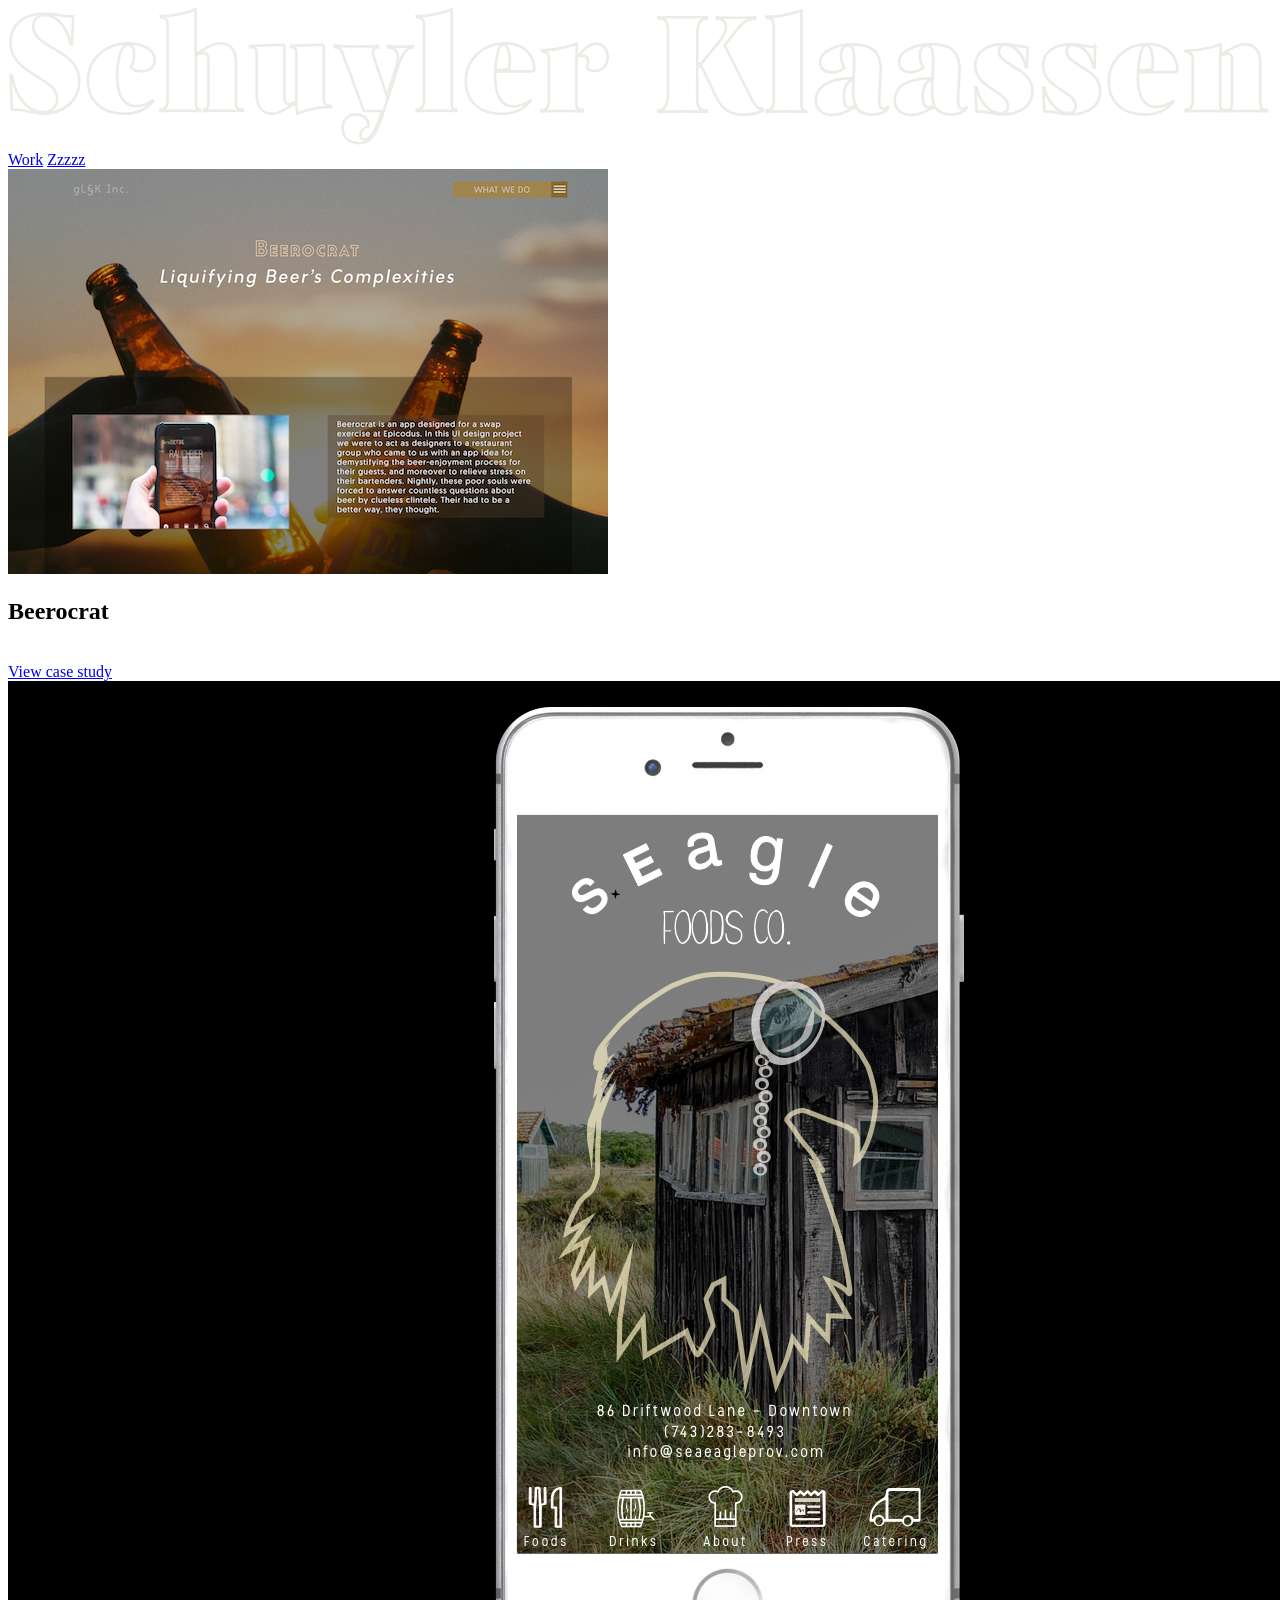
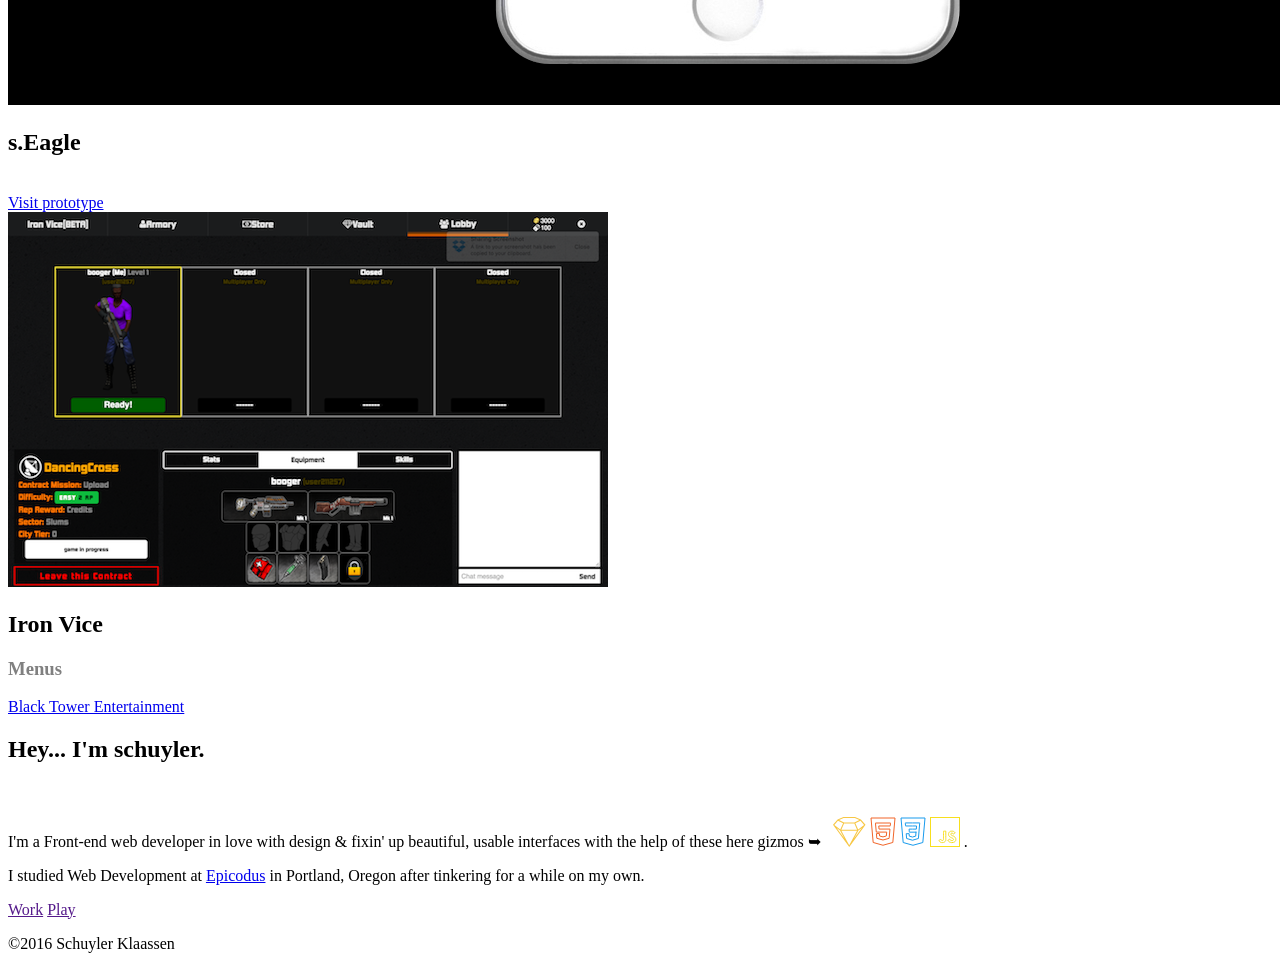
==== schuylermk.github.io/index.html @ 3e91b86c "danger" ====
<!DOCTYPE html>
<html>

  <head>
    <meta name=viewport content="width=device-width, initial-scale=1" charset="utf-8">
    <link rel="apple-touch-icon" sizes="180x180" href="asanoha-favicon/apple-touch-icon.png">
    <link rel="icon" type="image/png" href="asanoha-favicon/favicon-32x32.png" sizes="32x32">
    <link rel="icon" type="image/png" href="asanoha-favicon/favicon-16x16.png" sizes="16x16">
    <link rel="manifest" href="asanoha-favicon/manifest.json">
    <link rel="mask-icon" href="asanoha-favicon/safari-pinned-tab.svg" color="#ffe0ac">
    <meta name="apple-mobile-web-app-title" content="asanoha-smk">
    <meta name="application-name" content="asanoha-smk">
    <meta name="theme-color" content="#ffe0ac">
    <link rel="stylesheet" href="styles/scss/case.css" />
    <title>Schuyler Klaassen</title>
  </head>

  <body>
    <div class="home">
      <div id="border">

        <header class="site-header">
          <nav>
            <div class="nav-logo">
              <a href="/" class="sk-name-logo">
                <object data="img/sk-lite.svg" type="image/svg+xml"></object>
              </a>
            </div>

            <div class="links">
              <a href="#border">Work</a>
              <a href="#about-container">Zzzzz</a>
            </div>
          </nav>
        </header>

        <section id="work" class="tier">
          <div class="work-container">

            <div class="patchwork">

              <div class="group">

                <div class="project beerocrat">
                  <img src="img/beerocrat-overview.png" alt="beerocrat-case-study" />
                  <div class="overlay">
                    <span class="plus">
                        <h2>Beerocrat</h2>
                        <br>
                        <a href="beerocrat-casestudy.html">View case study</a>
                      </span>
                  </div>
                </div>

                <div class="project seagle">
                  <img src="img/seagle-tile.png " />
                  <div class="overlay">
                    <span class="plus">
                        <h2>s.Eagle</h2>
                        <br>
                        <a target="_blank" href="https://invis.io/EX8HTADUM#/157424043_Press">Visit prototype</a>
                    </span>
                  </div>
                </div>

                <div class="project blacktower">
                  <img src="img/blacktower-no-kittens.png" alt="Image of Iron Vice lobby screen" />
                  <div class="overlay">
                    <span class="plus">
                        <h2>Iron Vice <h3 style="color:grey; margin-bottom: 0;">Menus</h3></h2>
                        <br>
                        <a target="_blank" href="http://www.blacktowerentertainment.com/#ironvice-intro">Black Tower Entertainment</a>
                    </span>
                  </div>
                </div>
              </div>
            </div>
          </div>
        </section>
      </div>

      <section id="about-container">

        <!-- <h2>Hello, and goodevening.</h2> <!--time-of-day-based JS greeting?-->

        <div class="first">
          <div class="construction">
            <div class="name">
              <h2>Hey... I'm schuyler. </h2>
            </div>
          </div>
          <br>
          <p class="story">I'm a Front-end web developer in love with design &amp; fixin' up beautiful, usable interfaces with the help of these here gizmos &#10149; &nbsp;
            <span class="gizmos">
                            <svg width="33" height="30" viewBox="0 0 33 30"><title>Sketch-badge-small</title><path d="M27.896 2.477L32.5 7.844 16.25 30 0 7.844l4.604-5.367L10.427 0h11.646l5.823 2.477zM11.375 21.55l-4.333-7.954-3.413-2.587 7.746 10.541zm12.702-7.789H8.37l7.854 14.395 7.854-14.395zm-3.006 7.79l4.333-7.955 3.413-2.587L21.07 21.55zM7.285 12.412l-5.93-4.514 3.601-4.21 5.119 2.504-2.79 6.22zm3.792-5.807L8.37 12.66h15.708L21.37 6.606H11.077zm14.083 5.807l5.932-4.514-3.602-4.21-5.12 2.504 2.79 6.22zM21.37 5.505H11.077L6.094 3.028 10.617 1.1h11.212l4.523 1.927-4.983 2.477z" fill="#F7C745" fill-rule="evenodd"/></svg>
                            <svg width="26" height="30" viewBox="0 0 26 30" ><title>HTML5-badge-small</title><g fill="none" fill-rule="evenodd"><path stroke="#F16529" d="M3.182 25.479L1 1h24l-2.182 24.479-9.845 2.767z"/><path d="M13.027 26.118l7.929-2.182 1.862-20.967h-9.791"/><path d="M13.027 12.069H9.035L8.77 8.982h4.258m-.054-2.98H5.47l.053.798.745 8.302h6.759M13 19.9l-3.38-.913-.212-2.395h-2.98l.372 4.736L13 23" stroke="#F16529"/><path d="M12.973 15.102h3.725l-.372 3.885-3.353.904m0 3.109l6.173-1.672.054-.532.691-7.929.107-.798h-7.025m0-3.087h7.29l.054-.638.16-1.544.053-.798h-7.557" stroke="#F16529"/></g></svg>

                            <svg width="26" height="30" viewBox="0 0 26 30"><title>CSS3_Badge</title><g stroke="#189BED" fill="none" fill-rule="evenodd"><path d="M12.504 5.93h7.22l-.07.82-.707 8.413m-6.443-3.053h3.81l.263-3.127h-4.073M12.522 20.04l-.013.003-3.206-.918-.206-2.435H6.208l.403 4.794 5.897 1.736.014-.004"/><path d="M16.026 14.716l-.303 4.407-3.211.92m0 3.176l5.902-1.735.043-.516.5-5.934M12.514 8.976v.007H5.56l-.058-.686-.131-1.548-.069-.82h7.212"/><path d="M16.438 15.164h-7.09l-.067-.687-.131-1.547-.07-.82h3.424"/><g><path d="M3.184 25.526L1 1h24l-2.186 24.522-9.829 2.728z"/></g></g></svg>&nbsp;<svg width="30" height="30" viewBox="0 0 30 30"><title>JS-badge-small</title><defs><path id="a" d="M0 0h30v30H0z"/><mask id="b" x="0" y="0" width="30" height="30" fill="#fff"><use xlink:href="#a"/></mask></defs><g fill="none" fill-rule="evenodd" stroke="#F7DF1E"><use mask="url(#b)" stroke-width="2" xlink:href="#a"/><path d="M21.19 14.189c-.063.014-.17.034-.24.048a2.942 2.942 0 0 0-.657.217.356.356 0 0 1-.118.04c-.02 0-.051.02-.07.042-.02.022-.054.042-.074.042-.07 0-.451.279-.66.485-.22.217-.45.51-.45.575 0 .022-.01.04-.023.04-.017 0-.088.137-.189.38a1.975 1.975 0 0 0-.13.422 4.03 4.03 0 0 1-.05.254c-.037.144-.037.806 0 .973.014.07.036.208.05.307.014.098.04.191.057.208.017.017.03.062.03.099 0 .037.018.102.04.141l.133.273c.157.336.4.637.772.967.152.138.496.378.648.457.031.017.096.053.141.084.048.031.104.065.127.074.06.025.26.12.31.149.023.014.087.045.141.068.099.042.211.09.414.18l.198.085a12.164 12.164 0 0 1 .544.24c.022.01.062.03.084.039.042.017.555.273.696.346.13.068.446.406.519.553.06.121.068.18.068.44 0 .242-.012.318-.057.408-.166.324-.431.533-.848.668-.299.096-1.018.088-1.378-.017-.2-.059-.561-.236-.657-.324-.02-.017-.048-.034-.062-.034-.031 0-.564-.538-.564-.572a.462.462 0 0 0-.082-.13.498.498 0 0 1-.09-.157c-.014-.07-.124-.09-.189-.034a.492.492 0 0 1-.09.059 1.018 1.018 0 0 0-.127.073 1.85 1.85 0 0 1-.14.085 2.635 2.635 0 0 0-.142.084.855.855 0 0 1-.155.085.323.323 0 0 0-.084.05.271.271 0 0 1-.085.054c-.04.02-.132.074-.211.119a4.26 4.26 0 0 1-.197.115l-.141.082c-.127.082-.31.172-.347.172-.02 0-.034.037-.034.084 0 .046.014.085.028.085.017 0 .043.028.057.062.017.037.053.102.084.15.031.045.068.112.085.146.014.037.036.065.05.065.012 0 .06.059.108.132.101.161.499.567.735.75.206.158.51.338.784.468.11.05.234.11.276.132.045.023.107.04.141.04.034 0 .087.02.116.042.03.023.09.042.132.042a.4.4 0 0 1 .155.043.5.5 0 0 0 .186.042c.056 0 .138.014.183.031.043.017.296.048.558.07.68.054 1.269.012 1.833-.132.062-.017.16-.04.22-.05a.408.408 0 0 0 .14-.057.14.14 0 0 1 .085-.031.324.324 0 0 0 .127-.04 6.74 6.74 0 0 1 .203-.101c.208-.099.437-.231.445-.257a.044.044 0 0 1 .04-.025c.028 0 .07-.037.355-.296.143-.132.366-.4.408-.493.012-.023.045-.082.076-.127.031-.048.065-.104.074-.127.034-.082.104-.24.143-.315a.401.401 0 0 0 .037-.15.32.32 0 0 1 .034-.135c.045-.085.079-.33.099-.753a3.475 3.475 0 0 0-.08-.944l-.053-.211a2.676 2.676 0 0 0-.18-.48 1.206 1.206 0 0 0-.074-.126 1.837 1.837 0 0 1-.076-.127c-.022-.054-.23-.319-.352-.457-.195-.214-.7-.597-.995-.755a2.635 2.635 0 0 1-.14-.085 1.206 1.206 0 0 0-.128-.073.592.592 0 0 1-.084-.042.592.592 0 0 0-.085-.043.592.592 0 0 1-.084-.042.592.592 0 0 0-.085-.042.592.592 0 0 1-.085-.042.592.592 0 0 0-.084-.043 2.8 2.8 0 0 1-.282-.13 1.137 1.137 0 0 0-.085-.039l-.155-.06c-.062-.024-.155-.061-.203-.084a4.863 4.863 0 0 1-.191-.081 3.964 3.964 0 0 1-.353-.158 1.137 1.137 0 0 0-.084-.04 4.167 4.167 0 0 1-.423-.211 1.125 1.125 0 0 0-.124-.082 1.247 1.247 0 0 1-.462-.493c-.082-.166-.09-.206-.09-.451 0-.147.01-.29.028-.319.014-.025.04-.078.056-.118a.912.912 0 0 1 .451-.45 2.07 2.07 0 0 0 .138-.066c.107-.053.84-.042.947.017a.392.392 0 0 0 .136.048c.025 0 .048.011.048.025 0 .015.028.037.062.048a.43.43 0 0 1 .146.099.47.47 0 0 0 .104.082c.031 0 .308.355.373.476.076.147.11.166.183.096a.767.767 0 0 1 .225-.15c.034-.014.062-.039.062-.053 0-.014.023-.031.051-.042a.487.487 0 0 0 .101-.051c.031-.02.139-.09.237-.158.099-.065.186-.118.195-.118a.7.7 0 0 0 .118-.08.877.877 0 0 1 .144-.098c.022-.011.076-.042.118-.07l.274-.17c.205-.123.23-.154.157-.185-.022-.009-.042-.029-.042-.046 0-.025-.118-.194-.347-.49a4.724 4.724 0 0 0-.611-.592 2.015 2.015 0 0 0-.465-.279c-.302-.146-.406-.189-.474-.189-.036 0-.079-.014-.096-.03a.514.514 0 0 0-.194-.054 4.325 4.325 0 0 1-.293-.054c-.158-.037-1.269-.034-1.424.003zM13.512 14.163c0 .015-.005 1.884-.008 4.155-.012 4.493-.006 4.32-.171 4.655-.134.265-.253.367-.575.495-.165.066-.785.066-.942-.003a1.44 1.44 0 0 1-.404-.23c-.13-.108-.44-.498-.472-.6-.012-.035-.034-.063-.048-.063-.015 0-.026-.017-.026-.04 0-.062-.097-.216-.134-.216-.02 0-.037.014-.037.028 0 .017-.028.043-.062.057-.037.017-.1.051-.143.08-.188.12-.49.307-.56.344-.04.023-.077.051-.083.066-.005.011-.025.022-.045.022a.45.45 0 0 0-.151.08 2.27 2.27 0 0 1-.279.177 2.66 2.66 0 0 0-.142.085 1.217 1.217 0 0 1-.128.074.597.597 0 0 0-.086.043c-.022.014-.07.037-.105.054-.06.022-.063.034-.031.105.02.043.05.1.07.125.02.023.038.057.038.074 0 .014.04.083.085.145a.705.705 0 0 1 .086.137c0 .065.472.583.697.765.08.063.15.125.16.137a.938.938 0 0 0 .21.134c.031.017.096.054.142.085a1.027 1.027 0 0 0 .256.128c.233.105.296.128.336.128.023 0 .08.02.122.043.046.023.12.042.162.042.046 0 .106.015.137.029.031.017.265.048.518.071.387.034.532.034.905.003.244-.02.458-.046.478-.057a.949.949 0 0 1 .182-.046c.082-.011.193-.037.247-.056.168-.06.467-.188.541-.231.023-.014.063-.034.085-.045a.886.886 0 0 0 .146-.1.507.507 0 0 1 .13-.08c.074 0 .626-.606.7-.768a2.3 2.3 0 0 1 .092-.157.607.607 0 0 0 .07-.159.13.13 0 0 1 .043-.082.13.13 0 0 0 .043-.086c0-.028.02-.088.043-.13a.407.407 0 0 0 .042-.149c0-.037.015-.094.032-.125a.81.81 0 0 0 .054-.219c.011-.088.037-.23.054-.316.023-.11.028-1.357.025-4.39l-.008-4.235-1.147-.005c-.748-.003-1.144.003-1.144.022z"/></g></svg>
                          </span>.
          </p>
        </div>

        <div class="second">
          <p>I studied Web Development at <a href="http://www.epicodus.com/">Epicodus</a> in Portland, Oregon after tinkering for a while on my own.</p>
        </div>

        <div class="section-links">
          <a href>Work</a>
          <a href>Play</a>

          <!-- <p> Follow me on <a href="http://twitter.com/OrenNorwalk "> twitter</a></p> -->
        </div>

      </section>

      <footer>
        <div class="site-footer ">
          <p>
            &copy;2016 Schuyler Klaassen
          </p>
        </div>
      </footer>
    </div>
  </body>

</html>
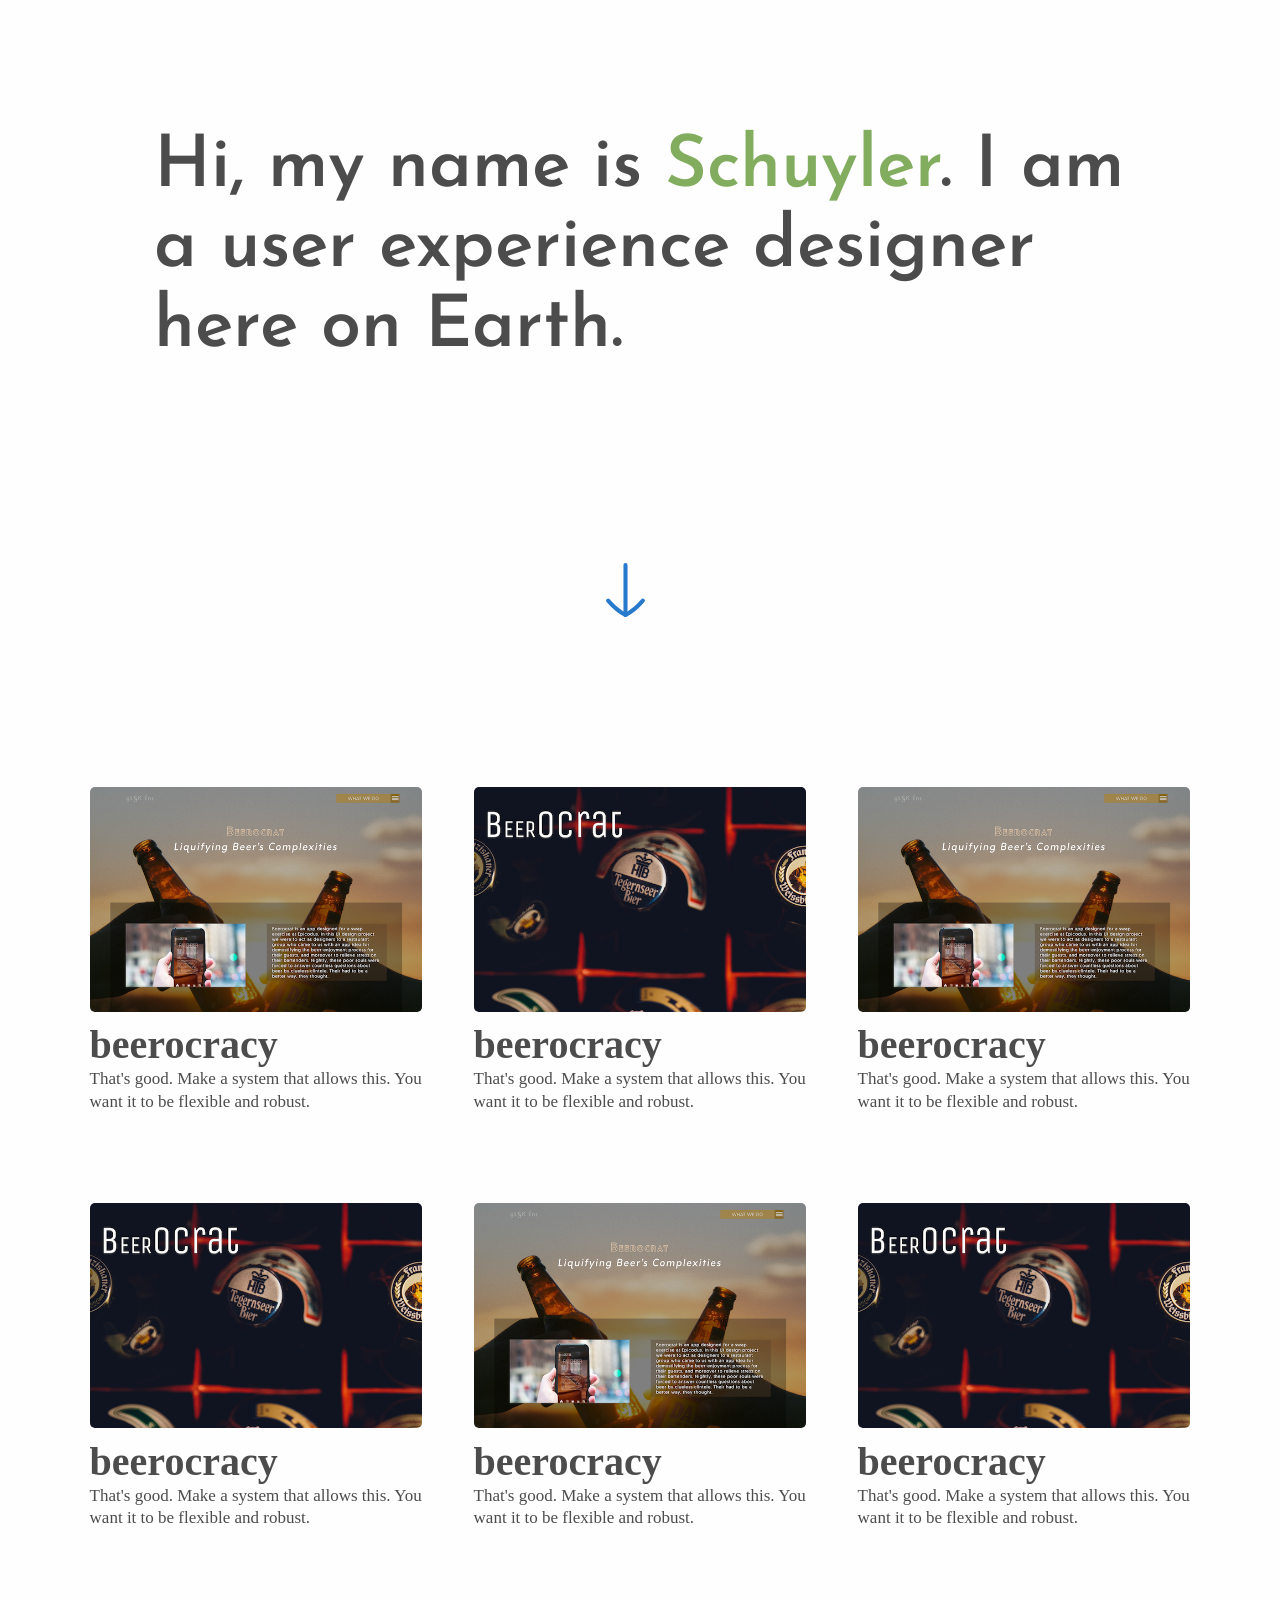
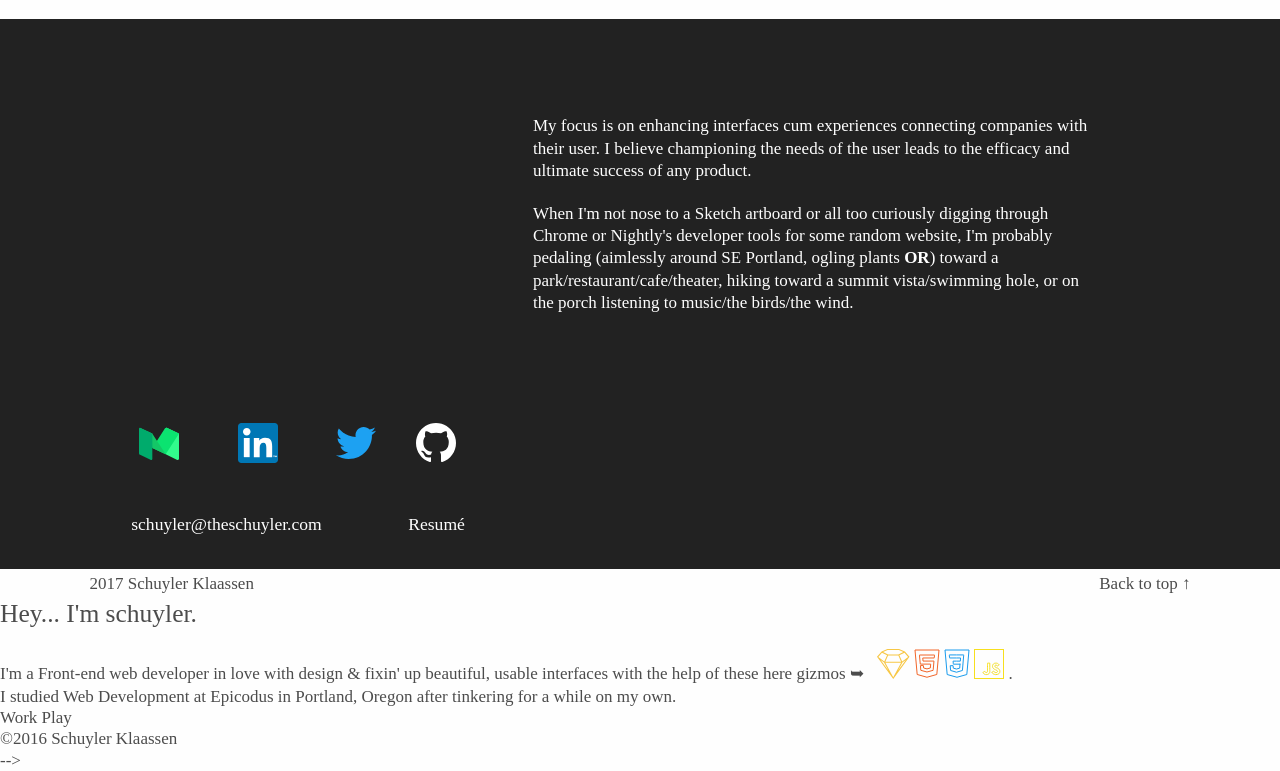
==== commit 3748aec4: "overwrite index.html" ====
--- a/schuylermk.github.io/index.html
+++ b/schuylermk.github.io/index.html
@@ -1,4 +1,263 @@
+<!--<!DOCTYPE html>
+<html>
+    <head>
+        <meta charset="UTF-8">
+        <meta name="viewport" content="width=device-width, initial-scale=1.0">
+        <meta http-equiv="X-UA-Compatible" content="ie=edge">
+        <title>scowler_kraasseyed</title>
+        <link rel="stylesheet" type="" href="../styles/scss/new_home.css">
+    </head>
+    <body id="top">
+        <main>
+            
+            <header>   
+
+                <h1>
+                    Hi, my&nbsp;name is&nbsp;<span title="sky + ler" style="color:#82AD5F;">Schuyler</span>. I&nbsp;am a designer here on&nbsp;Earth.
+                </h1>
+
+                <div class="chevron hop">
+                </div>
+
+            
+            </header>
+
+            <section class="work">
+
+                <article class="project">
+                    <a href="#">
+                        <img src="../img/beerocrat-overview.png" alt="">
+                        <div>
+                            <h3>beerocracy</h3>
+                            <p>That's good. Make a system that allows this. You want it to be flexible and robust.</p>
+                        </div>
+                    </a> 
+                </article>
+
+                <article class="project">
+                    <a href="#">
+                        <img src="../img/beerocrat-search-page.png" alt="beer beer beer">
+                        <div>
+                            <h3>beerocracy</h3>
+                            <p>That's good. Make a system that allows this. You want it to be flexible and robust.</p>
+                        </div>
+                    </a>   
+                </article>
+
+                <article class="project">
+                    <a href="#">
+                        <img src="../img/beerocrat-overview.png" alt="">
+                        <div>
+                            <h3>beerocracy</h3>
+                            <p>That's good. Make a system that allows this. You want it to be flexible and robust.</p>
+                        </div>
+                    </a> 
+                </article>
+
+                <article class="project">
+                    <a href="#">
+                        <img src="../img/beerocrat-search-page.png" alt="beer beer beer">
+                        <div>
+                            <h3>beerocracy</h3>
+                            <p>That's good. Make a system that allows this. You want it to be flexible and robust.</p>
+                        </div>
+                    </a>   
+                </article>
+
+                <article class="project">
+                    <a href="#">
+                        <img src="../img/beerocrat-overview.png" alt="">
+                        <div>
+                            <h3>beerocracy</h3>
+                            <p>That's good. Make a system that allows this. You want it to be flexible and robust.</p>
+                        </div>
+                    </a> 
+                </article>
+
+                <article class="project">
+                    <a href="#">
+                        <img src="../img/beerocrat-search-page.png" alt="beer beer beer">
+                        <div>
+                            <h3>beerocracy</h3>
+                            <p>That's good. Make a system that allows this. You want it to be flexible and robust.</p>
+                        </div>
+                    </a>   
+                </article>
+
+            </section>
+
+            <section class="about">
+                
+            </section>
+
+            <footer></footer>
+
+            <div class="cred">
+                <p>2017 
+                    <a href="http://www.theschuyler.com">Schuyler Klaassen</a>
+                </p>
+                <p>
+                    <a href="#top">Back to top ↑</a>
+                </p>
+            </div>
+        </main>
+
+
+    </body>
+</html>-->
+
+
 <!DOCTYPE html>
+<html>
+
+<head>
+  <meta charset="UTF-8">
+  <meta name="viewport" content="width=device-width, initial-scale=1.0">
+  <meta http-equiv="X-UA-Compatible" content="ie=edge">
+  <script src="https://code.jquery.com/jquery-3.2.1.slim.min.js" integrity="sha256-k2WSCIexGzOj3Euiig+TlR8gA0EmPjuc79OEeY5L45g="
+    crossorigin="anonymous"></script>
+  <title>scowler_kraasseyed</title>
+  <link rel="stylesheet" type="" href="../styles/css/new_home.css">
+  <!--<script type="text/javascript" src="../scripts/scriptish.js"></script>-->
+</head>
+
+<body>
+  <main>
+
+    <section id="intro">
+
+      <h1>Hi, my&nbsp;name is&nbsp;<a title="sky + ler" style="color:#82AD5F;" href="#about">Schuyler</a>.
+        <div>.</div>
+        I&nbsp;am a user experience designer here on&nbsp;Earth.
+      </h1>
+      <div class="chevron hop">
+      </div>
+
+
+    </section>
+
+    <section id="work">
+      <div class="project-container">
+        <article class="project">
+          <a href="#">
+                            <img src="../img/beerocrat-overview.png" alt="">
+                            <div>
+                                <h3>beerocracy</h3>
+                                <p>That's good. Make a system that allows this. You want it to be flexible and robust.</p>
+                            </div>
+                        </a>
+        </article>
+
+        <article class="project">
+          <a href="#">
+                            <img src="../img/beerocrat-search-page.png" alt="beer beer beer">
+                            <div>
+                                <h3>beerocracy</h3>
+                                <p>That's good. Make a system that allows this. You want it to be flexible and robust.</p>
+                            </div>
+                        </a>
+        </article>
+
+        <article class="project">
+          <a href="#">
+                            <img src="../img/beerocrat-overview.png" alt="">
+                            <div>
+                                <h3>beerocracy</h3>
+                                <p>That's good. Make a system that allows this. You want it to be flexible and robust.</p>
+                            </div>
+                        </a>
+        </article>
+
+        <article class="project">
+          <a href="#">
+                            <img src="../img/beerocrat-search-page.png" alt="beer beer beer">
+                            <div>
+                                <h3>beerocracy</h3>
+                                <p>That's good. Make a system that allows this. You want it to be flexible and robust.</p>
+                            </div>
+                        </a>
+        </article>
+
+        <article class="project">
+          <a href="#">
+                            <img src="../img/beerocrat-overview.png" alt="">
+                            <div>
+                                <h3>beerocracy</h3>
+                                <p>That's good. Make a system that allows this. You want it to be flexible and robust.</p>
+                            </div>
+                        </a>
+        </article>
+
+        <article class="project">
+          <a href="#">
+                            <img src="../img/beerocrat-search-page.png" alt="beer beer beer">
+                            <div>
+                                <h3>beerocracy</h3>
+                                <p>That's good. Make a system that allows this. You want it to be flexible and robust.</p>
+                            </div>
+                        </a>
+        </article>
+      </div>
+
+    </section>
+
+    <section id="info">
+      <div class="contact_info">
+
+        <div class="self">
+        </div>
+
+        <a class="social" title="Medium bookmarked articles" href="https://medium.com/@schuylermk/has-recommended">
+          <div class="logo medium"></div>
+        </a>
+
+        <a class="social" title="Linkedin Account" href="https://www.linkedin.com/in/schuylermarinus/">
+          <div class="logo linkedin"></div>
+        </a>
+
+        <a class="social" title="Twitter Profile" href="https://twitter.com/OrenNorwalk">
+          <div class="logo twitter"></div>
+        </a>
+
+        <a class="social" title="Github Account" href="https://github.com/schuylermk ">
+          <div class="logo github"></div>
+        </a>
+
+
+        <a class="personal email" href="mailto:schuyler@theschuyler.com">schuyler@theschuyler.com</a>
+
+        <a class="personal resume" href="../img/Schuyler_Klaassen--Resume.pdf">Resumé</a>
+
+      </div>
+
+      <div class="statement">
+        <p>My focus is on enhancing interfaces cum experiences connecting companies with their user. I believe championing the
+          needs of the user leads to the efficacy and ultimate success of any product.</p>
+        <br>
+        <p>When I'm not nose to a <a href="https://www.sketchapp.com/features/">Sketch</a> artboard or all too curiously digging
+          through Chrome or <a href="https://www.mozilla.org/en-US/firefox/channel/desktop/#nightly">Nightly</a>'s developer
+          tools for some random website, I'm probably pedaling (aimlessly around SE Portland, ogling plants <b>OR</b>) toward
+          a park/restaurant/cafe/theater, hiking toward a summit vista/swimming hole, or on the porch listening to music/the
+          birds/the wind.</p>
+
+      </div>
+    </section>
+
+
+
+    <footer>
+
+      <a href="#" title="Back up top" id="tothetop">2017 Schuyler Klaassen</a>
+      <a href="#">Back to top ↑</a>
+    </footer>
+
+  </main>
+
+</body>
+
+</html>
+
+<!--<!DOCTYPE html>
 <html>
 
   <head>
@@ -123,4 +382,4 @@
     </div>
   </body>
 
-</html>
+</html>-->
--- a/styles/scss/new_home.css
+++ b/styles/scss/new_home.css
@@ -0,0 +1,150 @@
+/* ------------------------------------------- */
+/*
+	0. Typography
+	1. CSS Reset & Clearfix	
+	2. Document Setup
+*/
+/* ------------------------------------------- */
+/*	0. Typography */
+@import url("https://fonts.googleapis.com/css?family=Josefin+Sans|Josefin+Slab|Lato|Unica+One");
+@font-face {
+  font-family: 'Cassannet Outline';
+  src: url("../typefaces/Cassannet/cassannet_outline-webfont.woff2") format("woff2"), url("../typefaces/Cassannet/cassannet_outline-webfont.woff") format("woff");
+  font-family: 'Cassannet Regular';
+  src: url("../typefaces/Cassannet/cassannet-webfont.woff") format("woff"), url("../typefaces/Cassannet/cassannet-webfont.woff2") format("woff2");
+  font-family: 'Cassannet Bold';
+  src: url("../typefaces/Cassannet/cassannet_bold-webfont.woff") format("woff"), url("../typefaces/Cassannet/cassannet_bold-webfont.woff2") format("woff2"); }
+/* ------------------------------------------- */
+/*	1. CSS Reset
+/* ------------------------------------------- */
+html, body {
+  margin: 0;
+  padding: 0;
+  height: 100%; }
+  html h1, html h2, html h3, html h4, html h5, html h6, html p, html blockquote, html address, html big, html cite, html code, html em, html font, html img, html small, html strike, html sub, html sup, html li, html ol, html ul, html fieldset, html form, html label, html legend, html button, html table, html caption, html tr, html th, html td, body h1, body h2, body h3, body h4, body h5, body h6, body p, body blockquote, body address, body big, body cite, body code, body em, body font, body img, body small, body strike, body sub, body sup, body li, body ol, body ul, body fieldset, body form, body label, body legend, body button, body table, body caption, body tr, body th, body td {
+    margin: 0;
+    padding: 0;
+    border: 0;
+    font-weight: normal;
+    font-style: normal;
+    text-align: left; }
+  html ol, html ul, body ol, body ul {
+    list-style: none; }
+  html a, body a {
+    outline: none; }
+  html input[type=search], body input[type=search] {
+    -moz-appearance: none;
+    -webkit-appearance: none; }
+
+/* ------------------------------------------- */
+/*	2. Document setup
+/* ------------------------------------------- */
+body {
+  margin: 8rem;
+  padding: 0;
+  border: none;
+  color: #4C4C4C;
+  background: #fefefe;
+  font-family: 'Josefin Sans', serif;
+  font-size: 18px;
+  /* ------------------------------------------- */ }
+  body * {
+    box-sizing: border-box; }
+  body ::selection {
+    background-color: yellow;
+    color: #287ACC;
+    -moz-background-color: lime;
+    -moz-color: red; }
+  body h1 {
+    font-size: 4.5rem;
+    font-weight: 600;
+    line-height: 5rem; }
+  body h3 {
+    font-size: 2.5rem; }
+  body p {
+    line-height: 1.4rem; }
+  body a {
+    text-decoration: none;
+    color: #4c4c4c; }
+    body a:hover {
+      text-decoration: none; }
+  body img {
+    max-width: 100%;
+    height: auto; }
+  body .hidden {
+    display: none; }
+  body .clear {
+    clear: both; }
+  body .left {
+    float: left; }
+  body .right {
+    float: right; }
+  body ::-webkit-input-placeholder {
+    color: #A9A9A9; }
+  body :-ms-input-placeholder {
+    color: #A9A9A9; }
+  body main {
+    display: grid; }
+    body main header {
+      display: grid;
+      grid-template-columns: 1fr; }
+      body main header h1 {
+        font-family: 'Josefin Sans', sans-serif; }
+      body main header .chevron {
+        background-image: url(../../img/Arrow.svg);
+        background-size: cover;
+        color: #287ACC;
+        display: flex;
+        height: 60px;
+        justify-content: center;
+        margin: 11rem auto;
+        width: 45px; }
+    body main .work {
+      display: grid;
+      grid-template-columns: repeat(auto-fit, minmax(320px, 1fr));
+      grid-gap: 3rem;
+      margin: -2rem -2rem; }
+      body main .work .project {
+        display: grid;
+        margin-bottom: 2rem; }
+        body main .work .project img {
+          max-width: 100%;
+          border-radius: 5px;
+          transition: all .2s; }
+        body main .work .project div {
+          background-size: 100%;
+          padding-top: 0.3rem; }
+          body main .work .project div h3 {
+            display: inline-block;
+            font-family: 'Cassannet Regular', 'Lato';
+            transition: all .2s; }
+        body main .work .project:hover img {
+          transition: all .2s;
+          box-shadow: 0 2px 30px rgba(132, 153, 115, 0.8); }
+        body main .work .project:hover h3 {
+          font-family: 'Cassannet Outline', 'Lato'; }
+    body main .cred {
+      font-family: 'Josefin Sans', serif;
+      margin-top: 4rem;
+      display: grid;
+      grid-template-columns: repeat(auto-fit, minmax(240px, 250px));
+      justify-content: space-between; }
+      body main .cred a:hover {
+        color: #82ad5f; }
+      body main .cred:nth-child(even) {
+        text-align: right; }
+    @media (max-width: 600px) {
+      body main header h1 {
+        margin: 2rem 0;
+        font-size: 2.5rem;
+        line-height: 1.3em; }
+      body main header .chevron {
+        margin: 6rem auto; } }
+    @media (max-height: 500px) {
+      body main header .chevron {
+        margin: 2rem auto; } }
+  @media (max-width: 600px) {
+    body {
+      margin: 2.5rem; } }
+
+/*# sourceMappingURL=new_home.css.map */
--- a/styles/css/new_home.css
+++ b/styles/css/new_home.css
@@ -0,0 +1,258 @@
+/* ------------------------------------------- */
+/*
+	0. Typography
+	1. CSS Reset & Clearfix	
+	2. Document Setup
+	3. Page Layout
+*/
+/* ------------------------------------------- */
+/*	0. Typography */
+/* ------------------------------------------- */
+@import url("https://fonts.googleapis.com/css?family=Josefin+Sans|Josefin+Slab|Lato|Unica+One");
+@font-face {
+  font-family: 'Cassannet Outline';
+  src: url("../typefaces/Cassannet/cassannet_outline-webfont.woff2") format("woff2"), url("../typefaces/Cassannet/cassannet_outline-webfont.woff") format("woff");
+  font-family: 'Cassannet Regular';
+  src: url("../typefaces/Cassannet/cassannet-webfont.woff") format("woff"), url("../typefaces/Cassannet/cassannet-webfont.woff2") format("woff2");
+  font-family: 'Cassannet Bold';
+  src: url("../typefaces/Cassannet/cassannet_bold-webfont.woff") format("woff"), url("../typefaces/Cassannet/cassannet_bold-webfont.woff2") format("woff2"); }
+/* ------------------------------------------- */
+/*	1. CSS Reset
+/* ------------------------------------------- */
+html, body {
+  margin: 0;
+  padding: 0;
+  height: 100%; }
+  html h1, html h2, html h3, html h4, html h5, html h6, html p, html blockquote, html address, html big, html cite, html code, html em, html font, html img, html small, html strike, html sub, html sup, html li, html ol, html ul, html fieldset, html form, html label, html legend, html button, html table, html caption, html tr, html th, html td, body h1, body h2, body h3, body h4, body h5, body h6, body p, body blockquote, body address, body big, body cite, body code, body em, body font, body img, body small, body strike, body sub, body sup, body li, body ol, body ul, body fieldset, body form, body label, body legend, body button, body table, body caption, body tr, body th, body td {
+    margin: 0;
+    padding: 0;
+    border: 0;
+    font-weight: normal;
+    font-style: normal;
+    text-align: left; }
+  html ol, html ul, body ol, body ul {
+    list-style: none; }
+  html a, body a {
+    outline: none; }
+  html input[type=search], body input[type=search] {
+    -moz-appearance: none;
+    -webkit-appearance: none; }
+
+/* ------------------------------------------- */
+/*	2. Document setup
+/* ------------------------------------------- */
+:root {
+  --body-bg-color: #fefefe;
+  --body-text-color: #4C4C4C;
+  --impact-color: rgba(40, 122, 204, 0.7);
+  /* hex #287acc */
+  --disp-type: 'Josefin Sans', sans-serif;
+  --para-type: 'Josefin Slab', serif; }
+
+* {
+  box-sizing: border-box; }
+
+body {
+  color: var(--body-text-color);
+  background: var(--body-bg-color);
+  font-size: 17px;
+  max-width: 100vw;
+  position: absolute;
+  /* ------------------------------------------- */
+  /*	3. Page Layout
+  /* ------------------------------------------- */ }
+  body h1 {
+    font-family: var(--disp-type), sans-serif;
+    font-size: 4.5rem;
+    font-weight: 600;
+    line-height: 5rem; }
+  body h3 {
+    font-family: var(--disp-type), sans-serif;
+    font-size: 2.5rem;
+    font-weight: 600; }
+  body p {
+    font-family: var(--para-type), serif;
+    line-height: 1.4rem; }
+  body a {
+    cursor: pointer;
+    color: var(--body-text-color);
+    text-decoration: none; }
+  body img {
+    max-width: 100%;
+    height: auto; }
+  body main {
+    display: grid;
+    justify-content: center;
+    grid-template-rows: repeat(auto-fit, minmax(80px, 1fr));
+    grid-template-columns: 7vw 1fr 7vw;
+    overflow-x: hidden; }
+    body main #intro {
+      display: grid;
+      grid-row: 2;
+      grid-column: 2;
+      margin: 0 auto;
+      max-height: 97vh;
+      padding: 10vw 5vw; }
+      body main #intro h1 {
+        justify-content: center; }
+        body main #intro h1 div {
+          display: none; }
+      body main #intro .chevron {
+        background: no-repeat url(../../img/Arrow.svg);
+        color: var(--impact-color);
+        height: 11vh;
+        width: 9vh;
+        margin: 15vw auto auto; }
+    body main #work {
+      display: grid;
+      grid-row: 3;
+      grid-column: 2; }
+      body main #work .project-container {
+        display: grid;
+        grid-template-columns: repeat(auto-fit, minmax(260px, 1fr));
+        grid-gap: 10vh 4vw; }
+        body main #work .project-container .project {
+          display: grid; }
+          body main #work .project-container .project a {
+            display: block; }
+            body main #work .project-container .project a img {
+              border-radius: 5px;
+              max-width: 100%;
+              transition: all .2s; }
+            body main #work .project-container .project a div {
+              background-size: 100%;
+              padding-top: 0.3rem; }
+              body main #work .project-container .project a div h3 {
+                display: inline-block;
+                font-family: 'Cassannet Regular', 'Lato';
+                transition: all .2s; }
+            body main #work .project-container .project a:hover img {
+              box-shadow: 0 0.3rem 1.5rem 0rem rgba(132, 153, 115, 0.8);
+              transform: translateY(-0.3rem);
+              transition: all .2s; }
+            body main #work .project-container .project a:hover h3 {
+              font-family: 'Cassannet Outline', 'Lato'; }
+    body main #about {
+      grid-row: 4;
+      display: grid;
+      grid-column: 2;
+      grid-template-columns: 2fr 3fr;
+      grid-gap: 10vw;
+      padding: 10vw 5vw;
+      align-items: center; }
+    body main #info {
+      background-color: #222;
+      display: grid;
+      grid-row: 5;
+      grid-template-columns: repeat(3, 1fr);
+      height: 550px;
+      width: 100vw;
+      margin-top: 10vh;
+      padding: 3rem 10vw; }
+      body main #info a, body main #info h1, body main #info h2, body main #info h3, body main #info h4, body main #info p {
+        color: var(--body-bg-color); }
+      body main #info .contact_info {
+        display: grid;
+        grid-column: 1;
+        grid-template-columns: repeat(4, 1fr); }
+        body main #info .contact_info .self {
+          background-image: url("https://lh3.googleusercontent.com/[base64]w811-h691-no");
+          background-repeat: no-repeat;
+          background-size: 100%;
+          border-radius: 5px;
+          display: grid;
+          grid-column: 1 / span 4;
+          grid-row: 1;
+          height: 260px;
+          width: 320px;
+          margin-bottom: 6rem; }
+        body main #info .contact_info .social {
+          cursor: pointer;
+          display: grid;
+          grid-row: 2;
+          height: 3rem;
+          width: 3rem;
+          margin: 0rem 0.2rem 1.5rem; }
+          body main #info .contact_info .social:hover {
+            background-color: rgba(130, 173, 95, 0.1);
+            background-size: 120%;
+            transition: cubic-bezier(0.785, 0.135, 0.15, 0.86); }
+          body main #info .contact_info .social .medium {
+            background: no-repeat url(../../img/Medium_Logo_Green.svg); }
+          body main #info .contact_info .social .twitter {
+            background: no-repeat url(../../img/Twitter_Logo_Blue.svg); }
+          body main #info .contact_info .social .github {
+            background: no-repeat url(../../img/Github_Logo_White.svg); }
+          body main #info .contact_info .social .linkedin {
+            background: no-repeat url(../../img/Linkedin_Logo_Blue.svg); }
+          body main #info .contact_info .social .logo {
+            background-size: 100%;
+            margin-left: 0.5rem;
+            width: 2.5rem; }
+        body main #info .contact_info .personal {
+          align-items: end;
+          display: grid;
+          height: 1.5rem;
+          width: min-content;
+          width: -moz-min-content;
+          font-family: 'Josefin Slab', serif;
+          font-size: 1.1rem;
+          grid-row: 3;
+          margin: 1rem 0.2rem; }
+          body main #info .contact_info .personal.email {
+            display: grid;
+            grid-column: 1 / span 2;
+            transition: cubic-bezier(0.45, 0.05, 0.55, 0.95); }
+            body main #info .contact_info .personal.email:hover {
+              background-color: rgba(130, 173, 95, 0.1);
+              transition: cubic-bezier(0.45, 0.05, 0.55, 0.95); }
+          body main #info .contact_info .personal.resume {
+            display: grid;
+            grid-column: 4; }
+            body main #info .contact_info .personal.resume:hover {
+              background-color: rgba(130, 173, 95, 0.1);
+              transition: cubic-bezier(0.45, 0.05, 0.55, 0.95); }
+      body main #info .statement {
+        grid-column: 2 / span 3;
+        padding: 3rem; }
+    body main footer {
+      align-items: flex-end;
+      display: grid;
+      grid-column: 2;
+      grid-template-columns: repeat(auto-fit, minmax(250px, 1fr));
+      grid-row: 6;
+      font-family: var(--para-type), serif; }
+      body main footer a:first-of-type {
+        grid-row: 6;
+        padding: 5px 0;
+        text-align: start; }
+      body main footer a:nth-of-type(2) {
+        grid-row: 6;
+        padding: 5px 0;
+        text-align: end; }
+      body main footer a:hover {
+        color: var(--impact-color); }
+    @media (min-width: 300px) and (max-width: 374px) {
+      body main #intro {
+        padding: 9vh 0; }
+        body main #intro h1 {
+          font-size: 3rem;
+          line-height: 1.1em; }
+          body main #intro h1 div {
+            color: var(--body-bg-color);
+            line-height: 0.2em; }
+        body main #intro .chevron {
+          height: 11vh;
+          width: 9vh;
+          background-size: cover; }
+      body main #work .project-container {
+        grid-template-columns: minmax(280px, 1fr);
+        grid-column: 2; }
+        body main #work .project-container .project {
+          margin-top: 10vh; } }
+    @media (min-width: 375px) and (max-width: 640px) {
+      body main #intro h1 {
+        font-size: 3.5rem;
+        line-height: 1.1em; } }
+
+/*# sourceMappingURL=new_home.css.map */
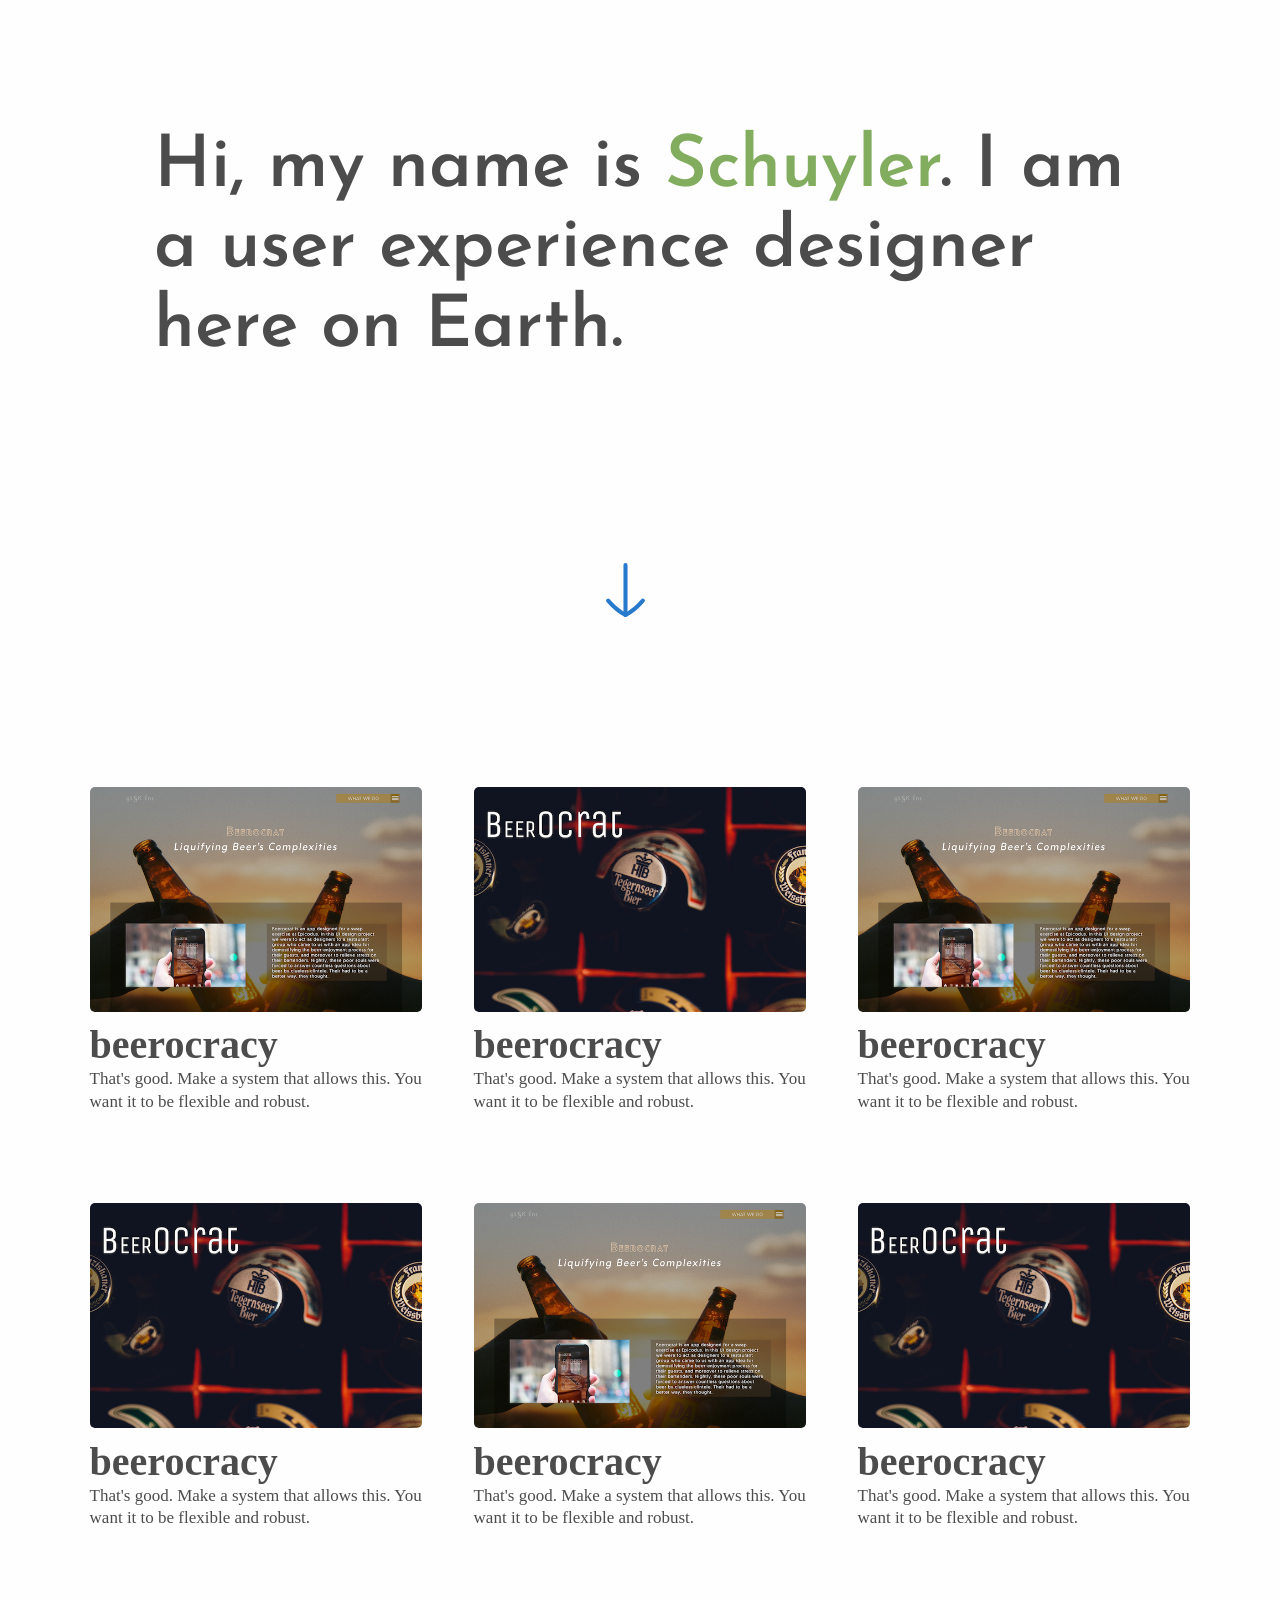
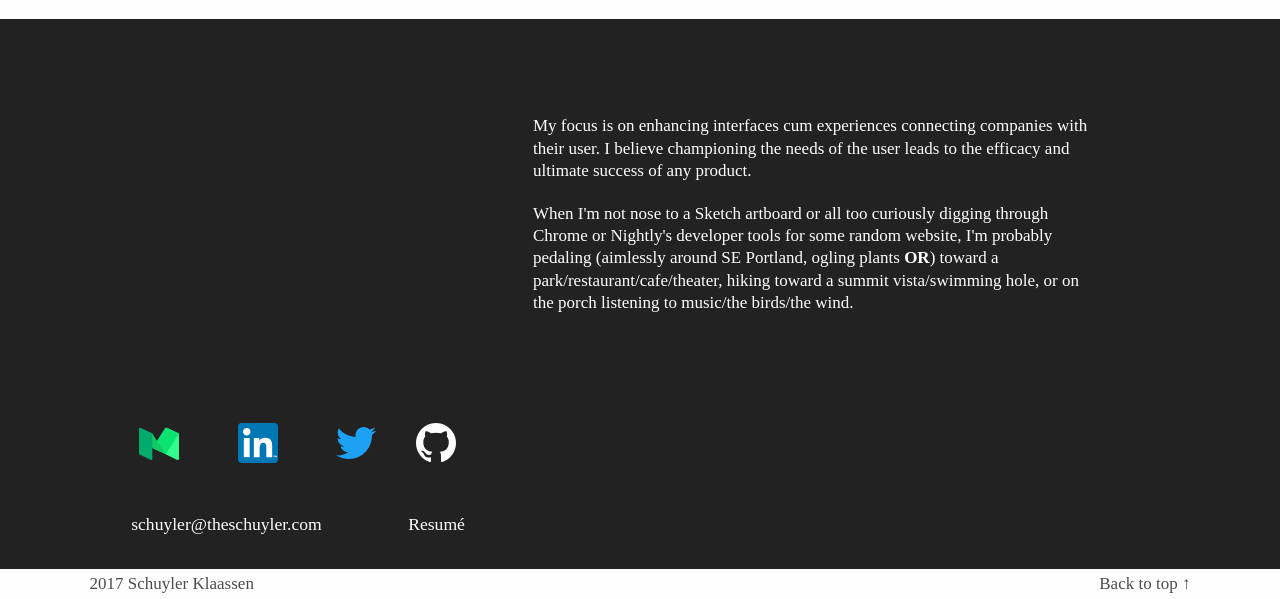
==== commit d6ae8d98: "Test host" ====
--- a/schuylermk.github.io/index.html
+++ b/schuylermk.github.io/index.html
@@ -1,112 +1,3 @@
-<!--<!DOCTYPE html>
-<html>
-    <head>
-        <meta charset="UTF-8">
-        <meta name="viewport" content="width=device-width, initial-scale=1.0">
-        <meta http-equiv="X-UA-Compatible" content="ie=edge">
-        <title>scowler_kraasseyed</title>
-        <link rel="stylesheet" type="" href="../styles/scss/new_home.css">
-    </head>
-    <body id="top">
-        <main>
-            
-            <header>   
-
-                <h1>
-                    Hi, my&nbsp;name is&nbsp;<span title="sky + ler" style="color:#82AD5F;">Schuyler</span>. I&nbsp;am a designer here on&nbsp;Earth.
-                </h1>
-
-                <div class="chevron hop">
-                </div>
-
-            
-            </header>
-
-            <section class="work">
-
-                <article class="project">
-                    <a href="#">
-                        <img src="../img/beerocrat-overview.png" alt="">
-                        <div>
-                            <h3>beerocracy</h3>
-                            <p>That's good. Make a system that allows this. You want it to be flexible and robust.</p>
-                        </div>
-                    </a> 
-                </article>
-
-                <article class="project">
-                    <a href="#">
-                        <img src="../img/beerocrat-search-page.png" alt="beer beer beer">
-                        <div>
-                            <h3>beerocracy</h3>
-                            <p>That's good. Make a system that allows this. You want it to be flexible and robust.</p>
-                        </div>
-                    </a>   
-                </article>
-
-                <article class="project">
-                    <a href="#">
-                        <img src="../img/beerocrat-overview.png" alt="">
-                        <div>
-                            <h3>beerocracy</h3>
-                            <p>That's good. Make a system that allows this. You want it to be flexible and robust.</p>
-                        </div>
-                    </a> 
-                </article>
-
-                <article class="project">
-                    <a href="#">
-                        <img src="../img/beerocrat-search-page.png" alt="beer beer beer">
-                        <div>
-                            <h3>beerocracy</h3>
-                            <p>That's good. Make a system that allows this. You want it to be flexible and robust.</p>
-                        </div>
-                    </a>   
-                </article>
-
-                <article class="project">
-                    <a href="#">
-                        <img src="../img/beerocrat-overview.png" alt="">
-                        <div>
-                            <h3>beerocracy</h3>
-                            <p>That's good. Make a system that allows this. You want it to be flexible and robust.</p>
-                        </div>
-                    </a> 
-                </article>
-
-                <article class="project">
-                    <a href="#">
-                        <img src="../img/beerocrat-search-page.png" alt="beer beer beer">
-                        <div>
-                            <h3>beerocracy</h3>
-                            <p>That's good. Make a system that allows this. You want it to be flexible and robust.</p>
-                        </div>
-                    </a>   
-                </article>
-
-            </section>
-
-            <section class="about">
-                
-            </section>
-
-            <footer></footer>
-
-            <div class="cred">
-                <p>2017 
-                    <a href="http://www.theschuyler.com">Schuyler Klaassen</a>
-                </p>
-                <p>
-                    <a href="#top">Back to top ↑</a>
-                </p>
-            </div>
-        </main>
-
-
-    </body>
-</html>-->
-
-
 <!DOCTYPE html>
 <html>
 
@@ -243,8 +134,6 @@
       </div>
     </section>
 
-
-
     <footer>
 
       <a href="#" title="Back up top" id="tothetop">2017 Schuyler Klaassen</a>
@@ -257,129 +146,3 @@
 
 </html>
 
-<!--<!DOCTYPE html>
-<html>
-
-  <head>
-    <meta name=viewport content="width=device-width, initial-scale=1" charset="utf-8">
-    <link rel="apple-touch-icon" sizes="180x180" href="asanoha-favicon/apple-touch-icon.png">
-    <link rel="icon" type="image/png" href="asanoha-favicon/favicon-32x32.png" sizes="32x32">
-    <link rel="icon" type="image/png" href="asanoha-favicon/favicon-16x16.png" sizes="16x16">
-    <link rel="manifest" href="asanoha-favicon/manifest.json">
-    <link rel="mask-icon" href="asanoha-favicon/safari-pinned-tab.svg" color="#ffe0ac">
-    <meta name="apple-mobile-web-app-title" content="asanoha-smk">
-    <meta name="application-name" content="asanoha-smk">
-    <meta name="theme-color" content="#ffe0ac">
-    <link rel="stylesheet" href="styles/scss/case.css" />
-    <title>Schuyler Klaassen</title>
-  </head>
-
-  <body>
-    <div class="home">
-      <div id="border">
-
-        <header class="site-header">
-          <nav>
-            <div class="nav-logo">
-              <a href="/" class="sk-name-logo">
-                <object data="img/sk-lite.svg" type="image/svg+xml"></object>
-              </a>
-            </div>
-
-            <div class="links">
-              <a href="#border">Work</a>
-              <a href="#about-container">Zzzzz</a>
-            </div>
-          </nav>
-        </header>
-
-        <section id="work" class="tier">
-          <div class="work-container">
-
-            <div class="patchwork">
-
-              <div class="group">
-
-                <div class="project beerocrat">
-                  <img src="img/beerocrat-overview.png" alt="beerocrat-case-study" />
-                  <div class="overlay">
-                    <span class="plus">
-                        <h2>Beerocrat</h2>
-                        <br>
-                        <a href="beerocrat-casestudy.html">View case study</a>
-                      </span>
-                  </div>
-                </div>
-
-                <div class="project seagle">
-                  <img src="img/seagle-tile.png " />
-                  <div class="overlay">
-                    <span class="plus">
-                        <h2>s.Eagle</h2>
-                        <br>
-                        <a target="_blank" href="https://invis.io/EX8HTADUM#/157424043_Press">Visit prototype</a>
-                    </span>
-                  </div>
-                </div>
-
-                <div class="project blacktower">
-                  <img src="img/blacktower-no-kittens.png" alt="Image of Iron Vice lobby screen" />
-                  <div class="overlay">
-                    <span class="plus">
-                        <h2>Iron Vice <h3 style="color:grey; margin-bottom: 0;">Menus</h3></h2>
-                        <br>
-                        <a target="_blank" href="http://www.blacktowerentertainment.com/#ironvice-intro">Black Tower Entertainment</a>
-                    </span>
-                  </div>
-                </div>
-              </div>
-            </div>
-          </div>
-        </section>
-      </div>
-
-      <section id="about-container">
-
-        <!-- <h2>Hello, and goodevening.</h2> <!--time-of-day-based JS greeting?-->
-
-        <div class="first">
-          <div class="construction">
-            <div class="name">
-              <h2>Hey... I'm schuyler. </h2>
-            </div>
-          </div>
-          <br>
-          <p class="story">I'm a Front-end web developer in love with design &amp; fixin' up beautiful, usable interfaces with the help of these here gizmos &#10149; &nbsp;
-            <span class="gizmos">
-                            <svg width="33" height="30" viewBox="0 0 33 30"><title>Sketch-badge-small</title><path d="M27.896 2.477L32.5 7.844 16.25 30 0 7.844l4.604-5.367L10.427 0h11.646l5.823 2.477zM11.375 21.55l-4.333-7.954-3.413-2.587 7.746 10.541zm12.702-7.789H8.37l7.854 14.395 7.854-14.395zm-3.006 7.79l4.333-7.955 3.413-2.587L21.07 21.55zM7.285 12.412l-5.93-4.514 3.601-4.21 5.119 2.504-2.79 6.22zm3.792-5.807L8.37 12.66h15.708L21.37 6.606H11.077zm14.083 5.807l5.932-4.514-3.602-4.21-5.12 2.504 2.79 6.22zM21.37 5.505H11.077L6.094 3.028 10.617 1.1h11.212l4.523 1.927-4.983 2.477z" fill="#F7C745" fill-rule="evenodd"/></svg>
-                            <svg width="26" height="30" viewBox="0 0 26 30" ><title>HTML5-badge-small</title><g fill="none" fill-rule="evenodd"><path stroke="#F16529" d="M3.182 25.479L1 1h24l-2.182 24.479-9.845 2.767z"/><path d="M13.027 26.118l7.929-2.182 1.862-20.967h-9.791"/><path d="M13.027 12.069H9.035L8.77 8.982h4.258m-.054-2.98H5.47l.053.798.745 8.302h6.759M13 19.9l-3.38-.913-.212-2.395h-2.98l.372 4.736L13 23" stroke="#F16529"/><path d="M12.973 15.102h3.725l-.372 3.885-3.353.904m0 3.109l6.173-1.672.054-.532.691-7.929.107-.798h-7.025m0-3.087h7.29l.054-.638.16-1.544.053-.798h-7.557" stroke="#F16529"/></g></svg>
-
-                            <svg width="26" height="30" viewBox="0 0 26 30"><title>CSS3_Badge</title><g stroke="#189BED" fill="none" fill-rule="evenodd"><path d="M12.504 5.93h7.22l-.07.82-.707 8.413m-6.443-3.053h3.81l.263-3.127h-4.073M12.522 20.04l-.013.003-3.206-.918-.206-2.435H6.208l.403 4.794 5.897 1.736.014-.004"/><path d="M16.026 14.716l-.303 4.407-3.211.92m0 3.176l5.902-1.735.043-.516.5-5.934M12.514 8.976v.007H5.56l-.058-.686-.131-1.548-.069-.82h7.212"/><path d="M16.438 15.164h-7.09l-.067-.687-.131-1.547-.07-.82h3.424"/><g><path d="M3.184 25.526L1 1h24l-2.186 24.522-9.829 2.728z"/></g></g></svg>&nbsp;<svg width="30" height="30" viewBox="0 0 30 30"><title>JS-badge-small</title><defs><path id="a" d="M0 0h30v30H0z"/><mask id="b" x="0" y="0" width="30" height="30" fill="#fff"><use xlink:href="#a"/></mask></defs><g fill="none" fill-rule="evenodd" stroke="#F7DF1E"><use mask="url(#b)" stroke-width="2" xlink:href="#a"/><path d="M21.19 14.189c-.063.014-.17.034-.24.048a2.942 2.942 0 0 0-.657.217.356.356 0 0 1-.118.04c-.02 0-.051.02-.07.042-.02.022-.054.042-.074.042-.07 0-.451.279-.66.485-.22.217-.45.51-.45.575 0 .022-.01.04-.023.04-.017 0-.088.137-.189.38a1.975 1.975 0 0 0-.13.422 4.03 4.03 0 0 1-.05.254c-.037.144-.037.806 0 .973.014.07.036.208.05.307.014.098.04.191.057.208.017.017.03.062.03.099 0 .037.018.102.04.141l.133.273c.157.336.4.637.772.967.152.138.496.378.648.457.031.017.096.053.141.084.048.031.104.065.127.074.06.025.26.12.31.149.023.014.087.045.141.068.099.042.211.09.414.18l.198.085a12.164 12.164 0 0 1 .544.24c.022.01.062.03.084.039.042.017.555.273.696.346.13.068.446.406.519.553.06.121.068.18.068.44 0 .242-.012.318-.057.408-.166.324-.431.533-.848.668-.299.096-1.018.088-1.378-.017-.2-.059-.561-.236-.657-.324-.02-.017-.048-.034-.062-.034-.031 0-.564-.538-.564-.572a.462.462 0 0 0-.082-.13.498.498 0 0 1-.09-.157c-.014-.07-.124-.09-.189-.034a.492.492 0 0 1-.09.059 1.018 1.018 0 0 0-.127.073 1.85 1.85 0 0 1-.14.085 2.635 2.635 0 0 0-.142.084.855.855 0 0 1-.155.085.323.323 0 0 0-.084.05.271.271 0 0 1-.085.054c-.04.02-.132.074-.211.119a4.26 4.26 0 0 1-.197.115l-.141.082c-.127.082-.31.172-.347.172-.02 0-.034.037-.034.084 0 .046.014.085.028.085.017 0 .043.028.057.062.017.037.053.102.084.15.031.045.068.112.085.146.014.037.036.065.05.065.012 0 .06.059.108.132.101.161.499.567.735.75.206.158.51.338.784.468.11.05.234.11.276.132.045.023.107.04.141.04.034 0 .087.02.116.042.03.023.09.042.132.042a.4.4 0 0 1 .155.043.5.5 0 0 0 .186.042c.056 0 .138.014.183.031.043.017.296.048.558.07.68.054 1.269.012 1.833-.132.062-.017.16-.04.22-.05a.408.408 0 0 0 .14-.057.14.14 0 0 1 .085-.031.324.324 0 0 0 .127-.04 6.74 6.74 0 0 1 .203-.101c.208-.099.437-.231.445-.257a.044.044 0 0 1 .04-.025c.028 0 .07-.037.355-.296.143-.132.366-.4.408-.493.012-.023.045-.082.076-.127.031-.048.065-.104.074-.127.034-.082.104-.24.143-.315a.401.401 0 0 0 .037-.15.32.32 0 0 1 .034-.135c.045-.085.079-.33.099-.753a3.475 3.475 0 0 0-.08-.944l-.053-.211a2.676 2.676 0 0 0-.18-.48 1.206 1.206 0 0 0-.074-.126 1.837 1.837 0 0 1-.076-.127c-.022-.054-.23-.319-.352-.457-.195-.214-.7-.597-.995-.755a2.635 2.635 0 0 1-.14-.085 1.206 1.206 0 0 0-.128-.073.592.592 0 0 1-.084-.042.592.592 0 0 0-.085-.043.592.592 0 0 1-.084-.042.592.592 0 0 0-.085-.042.592.592 0 0 1-.085-.042.592.592 0 0 0-.084-.043 2.8 2.8 0 0 1-.282-.13 1.137 1.137 0 0 0-.085-.039l-.155-.06c-.062-.024-.155-.061-.203-.084a4.863 4.863 0 0 1-.191-.081 3.964 3.964 0 0 1-.353-.158 1.137 1.137 0 0 0-.084-.04 4.167 4.167 0 0 1-.423-.211 1.125 1.125 0 0 0-.124-.082 1.247 1.247 0 0 1-.462-.493c-.082-.166-.09-.206-.09-.451 0-.147.01-.29.028-.319.014-.025.04-.078.056-.118a.912.912 0 0 1 .451-.45 2.07 2.07 0 0 0 .138-.066c.107-.053.84-.042.947.017a.392.392 0 0 0 .136.048c.025 0 .048.011.048.025 0 .015.028.037.062.048a.43.43 0 0 1 .146.099.47.47 0 0 0 .104.082c.031 0 .308.355.373.476.076.147.11.166.183.096a.767.767 0 0 1 .225-.15c.034-.014.062-.039.062-.053 0-.014.023-.031.051-.042a.487.487 0 0 0 .101-.051c.031-.02.139-.09.237-.158.099-.065.186-.118.195-.118a.7.7 0 0 0 .118-.08.877.877 0 0 1 .144-.098c.022-.011.076-.042.118-.07l.274-.17c.205-.123.23-.154.157-.185-.022-.009-.042-.029-.042-.046 0-.025-.118-.194-.347-.49a4.724 4.724 0 0 0-.611-.592 2.015 2.015 0 0 0-.465-.279c-.302-.146-.406-.189-.474-.189-.036 0-.079-.014-.096-.03a.514.514 0 0 0-.194-.054 4.325 4.325 0 0 1-.293-.054c-.158-.037-1.269-.034-1.424.003zM13.512 14.163c0 .015-.005 1.884-.008 4.155-.012 4.493-.006 4.32-.171 4.655-.134.265-.253.367-.575.495-.165.066-.785.066-.942-.003a1.44 1.44 0 0 1-.404-.23c-.13-.108-.44-.498-.472-.6-.012-.035-.034-.063-.048-.063-.015 0-.026-.017-.026-.04 0-.062-.097-.216-.134-.216-.02 0-.037.014-.037.028 0 .017-.028.043-.062.057-.037.017-.1.051-.143.08-.188.12-.49.307-.56.344-.04.023-.077.051-.083.066-.005.011-.025.022-.045.022a.45.45 0 0 0-.151.08 2.27 2.27 0 0 1-.279.177 2.66 2.66 0 0 0-.142.085 1.217 1.217 0 0 1-.128.074.597.597 0 0 0-.086.043c-.022.014-.07.037-.105.054-.06.022-.063.034-.031.105.02.043.05.1.07.125.02.023.038.057.038.074 0 .014.04.083.085.145a.705.705 0 0 1 .086.137c0 .065.472.583.697.765.08.063.15.125.16.137a.938.938 0 0 0 .21.134c.031.017.096.054.142.085a1.027 1.027 0 0 0 .256.128c.233.105.296.128.336.128.023 0 .08.02.122.043.046.023.12.042.162.042.046 0 .106.015.137.029.031.017.265.048.518.071.387.034.532.034.905.003.244-.02.458-.046.478-.057a.949.949 0 0 1 .182-.046c.082-.011.193-.037.247-.056.168-.06.467-.188.541-.231.023-.014.063-.034.085-.045a.886.886 0 0 0 .146-.1.507.507 0 0 1 .13-.08c.074 0 .626-.606.7-.768a2.3 2.3 0 0 1 .092-.157.607.607 0 0 0 .07-.159.13.13 0 0 1 .043-.082.13.13 0 0 0 .043-.086c0-.028.02-.088.043-.13a.407.407 0 0 0 .042-.149c0-.037.015-.094.032-.125a.81.81 0 0 0 .054-.219c.011-.088.037-.23.054-.316.023-.11.028-1.357.025-4.39l-.008-4.235-1.147-.005c-.748-.003-1.144.003-1.144.022z"/></g></svg>
-                          </span>.
-          </p>
-        </div>
-
-        <div class="second">
-          <p>I studied Web Development at <a href="http://www.epicodus.com/">Epicodus</a> in Portland, Oregon after tinkering for a while on my own.</p>
-        </div>
-
-        <div class="section-links">
-          <a href>Work</a>
-          <a href>Play</a>
-
-          <!-- <p> Follow me on <a href="http://twitter.com/OrenNorwalk "> twitter</a></p> -->
-        </div>
-
-      </section>
-
-      <footer>
-        <div class="site-footer ">
-          <p>
-            &copy;2016 Schuyler Klaassen
-          </p>
-        </div>
-      </footer>
-    </div>
-  </body>
-
-</html>-->
